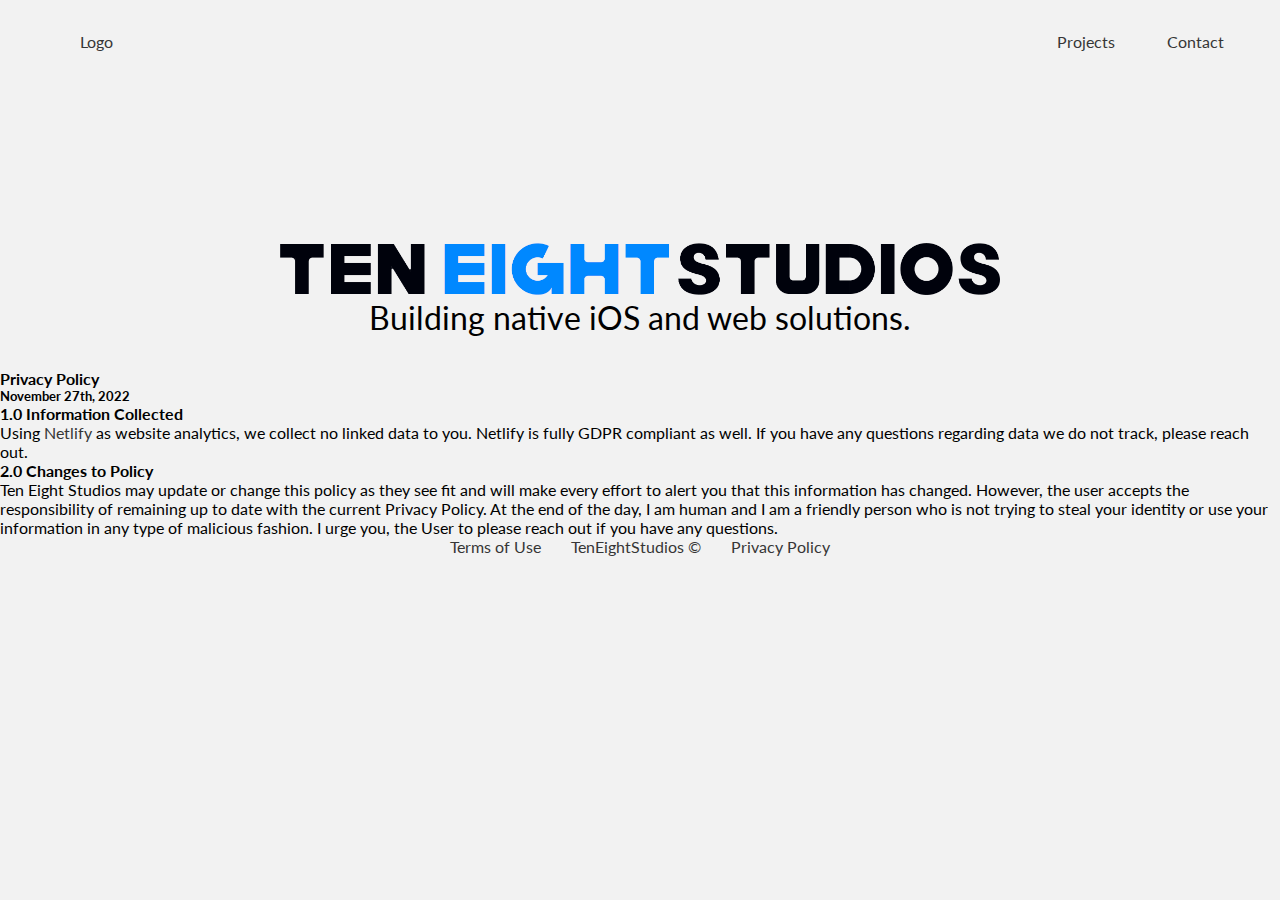
==== privacy.html @ 9678a260 "complete redesign" ====
<!DOCTYPE html>
<html lang="en">
<head>
    <meta charset="UTF-8">
    <meta http-equiv="X-UA-Compatible" content="IE=edge">
    <meta name="viewport" content="width=device-width, initial-scale=1.0">
    <title>Privacy Policy</title>
    <link rel="stylesheet" href="styles.css">
</head>
<body>
    <header>
        <a href="index.html" class="logo">
            Logo
            <!-- <img src="images/websitelogo.png" alt="heatbuddy logo" class="logo">  -->
        </a>
        <nav>
            <ul class="nav_links" id="hidden">
                <li><a href="index.html">Projects</a></li>
                <li><a href="index.html">Contact</a></li>
            </ul>
        </nav>
    </header>
        <section class="intro-section">
            <div class="column-top">
                <div class="row-top">
                    <div class="branding">
                        <img src="/teneightblue.png" alt="Ten Eight Studios Logo">
                        <h4>Building native iOS and web solutions.</h4>
                    </div>
                </div>
            </div>
        </section>
        <section class="privacy-container">
            <div class="privacy-title">
                <h4>Privacy Policy</h4>
                <h5>November 27th, 2022</h5>
            </div>
            <div class="information-collected">
                <h4>1.0 Information Collected</h4>
                <p>
                    Using <a href="https://www.netlify.com/products/analytics/" class="netifly">Netlify</a> as website analytics, we collect no linked data to you. Netlify is fully GDPR compliant as well. If you have any questions regarding data we do not track, please reach out.
                </p>
            </div>
            <div class="policy-changes">
                <h4>2.0 Changes to Policy</h4>
                <p>
                    Ten Eight Studios may update or change this policy as they see fit and will make every effort to alert you that this information has changed. However, the user accepts the responsibility of remaining up to date with the current Privacy Policy. At the end of the day, I am human and I am a friendly person who is not trying to steal your identity or use your information in any type of malicious fashion. I urge you, the User to please reach out if you have any questions.
                </p>
            </div>
        </section>
        <section class="footer">
            <footer>
                <a href="terms.html">Terms of Use</a>
                <a href="https://teneightstudios.net" target="_blank" rel="noopener noreferrer">TenEightStudios ©</a>
                <a href="privacy.html">Privacy Policy</a>
            </footer>
        </section>
</body>
</html>
---- styles.css ----
@import url('https://fonts.googleapis.com/css2?family=Lato:ital,wght@0,300;0,400;0,700;1,700&display=swap');

* {
    -webkit-box-sizing: border-box;
            box-sizing: border-box;
    margin: 0;
    padding: 0;
    background-color: #f2f2f2;
    scroll-behavior: smooth;
    font-family: 'Lato';
}
/* Navigation Start */
li, a, button {
    font-family: "Lato", sans-serif;
    font-weight: 400;
    font-size: 1em;
    color: #363636;
    text-decoration: none;
}

header {
    display: -webkit-box;
    display: -ms-flexbox;
    display: flex;
    -webkit-box-pack: end;
        -ms-flex-pack: end;
            justify-content: flex-end;
    -webkit-box-align: center;
        -ms-flex-align: center;
            align-items: center;
    margin: 2em 2em;
}

.logo {
    max-width: 100%;
    max-height: 2.188em;
    cursor: pointer;
    margin-right: auto;
    margin-left: 3em;
}

.nav_links {
    list-style: none;
}

.nav_links li {
    display: inline-block;
    padding: 0 1.5em;
}

.nav_links li a {
    -webkit-transition: all 0.3s ease 0s;
    -o-transition: all 0.3s ease 0s;
    transition: all 0.3s ease 0s;
}

.nav_links img {
    width: 1.15em;
    height: 1.15em;
}

.nav_links li a:hover {
    color: rgba(0, 136, 255);
}

.column-top {
    padding: 10em 0 2em;
}

.row-top {
    display: flex;
    justify-content: center;
}

.branding img {
    max-width: 45em;
}

.branding h4 {
    font-size: 2em;
    text-align: center;
    font-weight: 400;
}

.who-are-we {
    margin: auto;
    max-width: 40em;
    text-align: center;
}

.who-are-we h4 {
    font-size: 2em;
    font-weight: bold;
    padding: 5em 0 1.5em 0;
}

.who-are-we p {
    font-weight: 200;
    font-size: x-large;
    padding-bottom: 7em;
}

.projects-section {
    padding: 2.5em 1.5em 2.5em 1.5em;
}

.projects-section h4 {
    font-size: 2em;
    font-weight: bold;
    padding: 0em 0 3em 0;
}

.project-title {
    text-align: center;
}

.project-one-row, .project-two-row, .project-three-row {
    display: flex;
    justify-content: space-evenly;
    margin: 2.5em 1.5em 9em 3em;
}

.project-description {
    max-width: 25em;
}

.project-description h4 {
    font-size: 2em;
    padding: 0.5em 0 0.5em;
}

.project-description h5 {
    font-size: 1.25em;
    padding: 1em 0 1em;
}

.project-description p {
    font-weight: 200;
}

.project-description li {
    font-weight: 200;
    padding-top: 0.25em;
    list-style-position: inside;
}

.project-three-row .project-description {
    margin-left: 7em;
}

.button-row {
    display: flex;
    justify-content: space-around;
    padding-top: 2em;
}

.button-row a img {
    border-radius: 13px;
    width: 150px;
}

.project-image img {
    max-width: 15em;
    align-items: center;
}

.animated-gif img {
    width: 30em;
}

.contact-title {
    text-align: center;
}

.contact-title h4 {
    font-size: 1.5em;
    font-weight: bold;
    padding: 3em 0 1.5em 0;
}

.contact-title p {
    font-weight: 200;
    font-size: x-large;
    padding-bottom: 4em;
}

.name, .email-address, .company, .message {
    padding-top: 1em;
}

.form-input {
    margin-top: 0.5em;
}


form {
    margin: 0 auto 5em;
    width: 50%;
}

input {
    width: 100%;
    padding: 0.75em 1.25em;
}

textarea {
    width: 100%;
    border-radius: 0.5em;
    padding: 0.75em 1.25em;
}

input, textarea {
    font-size: large;
}

button {
    background-color: rgba(0, 136, 255);
    border: none;
    text-align: center;
    text-decoration: none;
    display: flex;
    font-weight: 400;
    padding: 1em 2em;
    color: white;
    border-radius: 0.5em;
    margin: 2em auto;
    transition-duration: 0.4s;
}

button:hover {
    background-color: rgb(30, 147, 249);
    box-shadow: 0 12px 16px 0 rgba(0,0,0,0.24), 0 17px 50px 0 rgba(0,0,0,0.19);
}

footer {
    width: 100%;
    display: -webkit-box;
    display: -ms-flexbox;
    display: flex;
    -webkit-box-pack: center;
        -ms-flex-pack: center;
            justify-content: center;
    -webkit-box-align: center;
        -ms-flex-align: center;
            align-items: center;
    font-family: 'Lato';
    color: #edf0f1;
    margin-bottom: 0.938em;
}

footer a {
    margin: 0 0.938em 0 0.938em;   
    transition-duration: 0.4s;
}

footer a:hover {
    color: rgba(0, 136, 255);
}


.terms-container {
    margin: 5em 5em;
}

.terms-container h2, h3 {
    text-align: center;
    padding-bottom: 1em;
}

.terms-title, .agreement, .ip-rights, .user-representation, .prohibited-activites, .privacy-policy, .contact {
    margin: 4em 0;
}

.terms-date {
    font-weight: 300;
}

.terms p {
    padding: 0.5em;
}

.prohibited-list li {
    padding: 0.5em;
}

.contact a:hover {
    color: rgba(0, 136, 255);
}

@media (max-width: 600px) {
    #hidden {
        display: none;
    }
        
    .logo {
        margin: auto;
    }

    .column-top {
        padding-top: 5em;
    }

    .branding img {
        max-width: 15em;
        display: block;
        margin-left: auto;
        margin-right: auto;
    }

    .branding h4 {
        font-size: 1em;
    }

    .who-are-we h4 {
        padding-top: 3em;
        padding-bottom: 1em;
    }

    .who-are-we p {
        font-size: 1em;
        padding-bottom: 3em;
    }

    .project-one-row, .project-two-row, .project-three-row {
        display: block;
        margin: 2.5em auto 5em auto;
        justify-content: center;
    }

    .project-three-row .project-description {
        margin: auto;
    }

    .button-row {
        display: block;
        padding-bottom: 2em;
    }


}
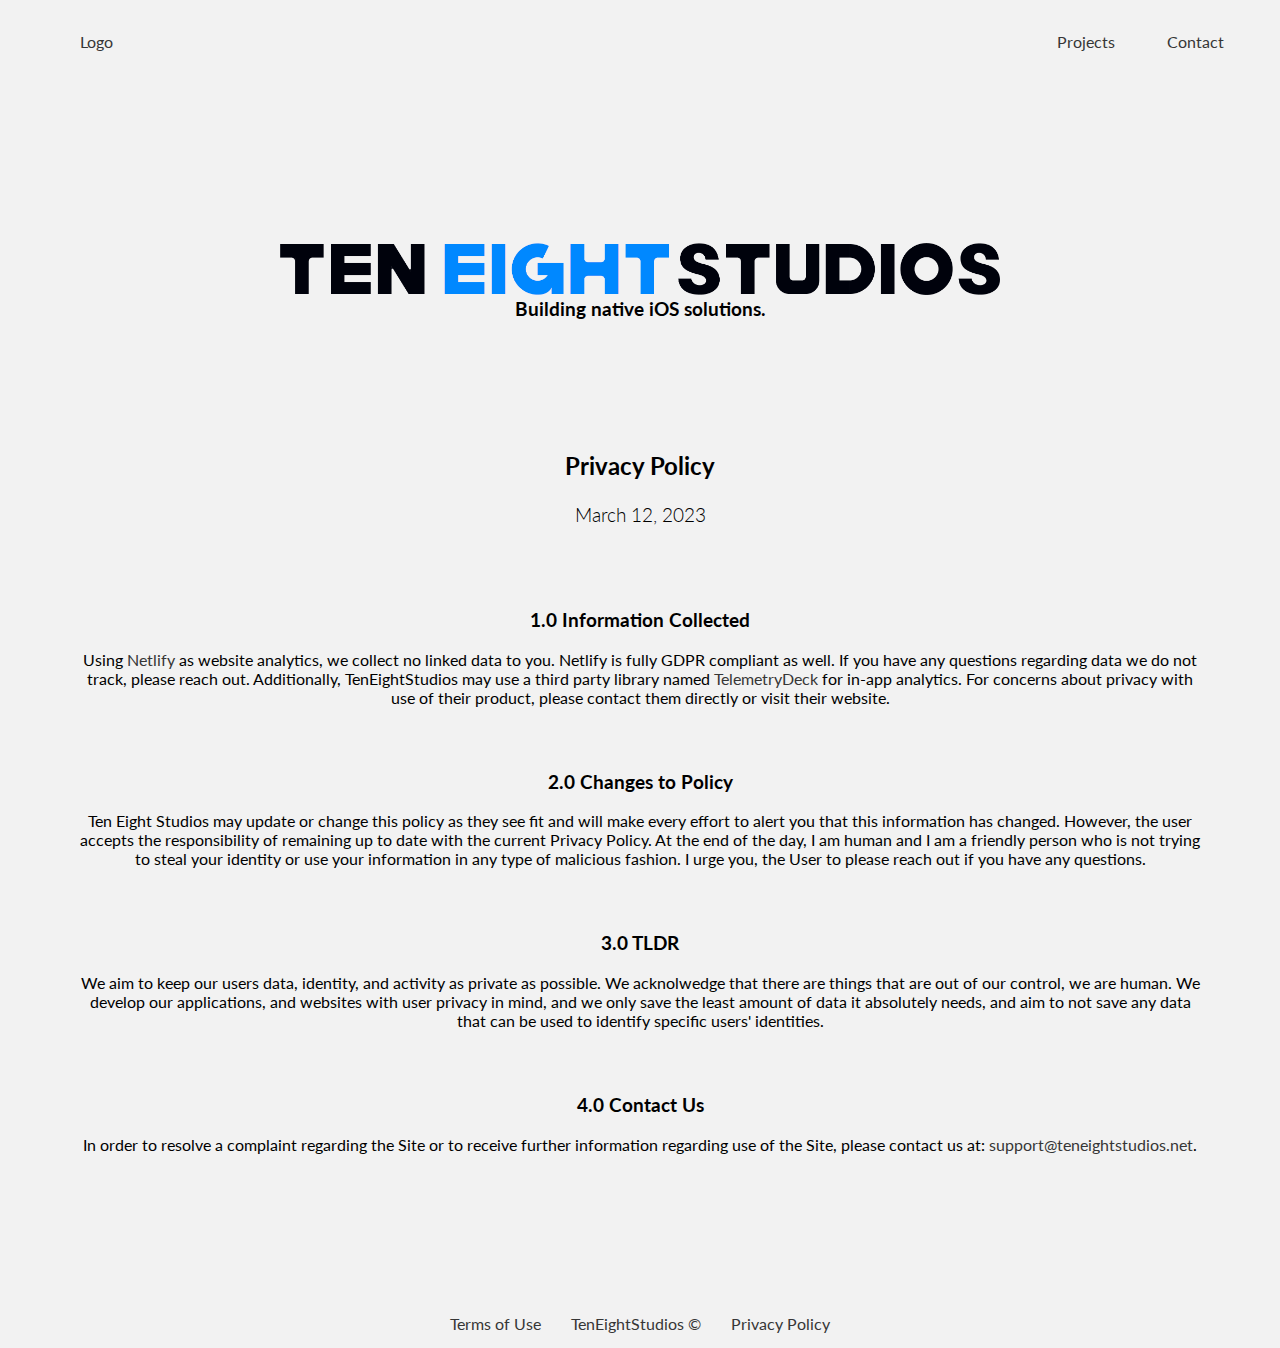
==== commit d63bd38e: "added apex traacker" ====
--- a/privacy.html
+++ b/privacy.html
@@ -6,6 +6,7 @@
     <meta name="viewport" content="width=device-width, initial-scale=1.0">
     <title>Privacy Policy</title>
     <link rel="stylesheet" href="styles.css">
+
 </head>
 <body>
     <header>
@@ -25,26 +26,101 @@
                 <div class="row-top">
                     <div class="branding">
                         <img src="/teneightblue.png" alt="Ten Eight Studios Logo">
-                        <h4>Building native iOS and web solutions.</h4>
+                        <h3>Building native iOS solutions.</h3>
                     </div>
                 </div>
             </div>
         </section>
-        <section class="privacy-container">
-            <div class="privacy-title">
-                <h4>Privacy Policy</h4>
-                <h5>November 27th, 2022</h5>
+
+        <section class="terms-container">
+            <div class="terms-title">
+                <h2>Privacy Policy</h2>
+                <h3 class="terms-date">March 12, 2023</h3>
             </div>
-            <div class="information-collected">
-                <h4>1.0 Information Collected</h4>
+            <div class="agreement">
+                <h3>1.0 Information Collected</h3>
                 <p>
-                    Using <a href="https://www.netlify.com/products/analytics/" class="netifly">Netlify</a> as website analytics, we collect no linked data to you. Netlify is fully GDPR compliant as well. If you have any questions regarding data we do not track, please reach out.
+                    Using <a href="https://www.netlify.com/products/analytics/" class="netifly">Netlify</a> as website analytics, we collect no linked data to you. Netlify is fully GDPR compliant as well. If you have any questions regarding data we do not track, please reach out. Additionally, TenEightStudios may use a third party library named <a href="https://telemetrydeck.com/privacy/">TelemetryDeck</a> for in-app analytics. For concerns about privacy with use of their product, please contact them directly or visit their website.
                 </p>
             </div>
-            <div class="policy-changes">
-                <h4>2.0 Changes to Policy</h4>
+            <div class="ip-rights">
+                <h3>2.0 Changes to Policy</h3>
                 <p>
                     Ten Eight Studios may update or change this policy as they see fit and will make every effort to alert you that this information has changed. However, the user accepts the responsibility of remaining up to date with the current Privacy Policy. At the end of the day, I am human and I am a friendly person who is not trying to steal your identity or use your information in any type of malicious fashion. I urge you, the User to please reach out if you have any questions.
+                </p>
+            </div>
+            <!-- <div class="user-representation">
+                <h3>3.0 User Representations</h3>
+                <p>
+                    By using the Site, you represent and warrant that: (1) you have the legal capacity and you agree to comply with these Terms of Service; (2) you are not a minor in the jurisdiction in which you reside; (3) you will not access the Site through automated or non-human means, whether through a bot, script or otherwise; (4) you will not use the Site for any illegal or unauthorized purpose; and (5) your use of the Site will not violate any applicable law or regulation.
+                </p>
+                <p>
+                    If you provide any information that is untrue, inaccurate, not current, or incomplete, we have the right to suspend or terminate your account and refuse any all current or future use of the Site (or any portion therof).
+                </p>
+            </div>
+            <div class="prohibited-activites">
+                <h3>4.0 Prohibited Activites</h3>
+                <p>
+                    You may not access or use the Site for any purpose other than that for which we make the Site available. The Site may not be used in connection with any commercial endeavors except those that specifically endorsed or approved by us.
+                <br>
+                <br>
+                    As a user of the Site, you agree not to:
+                </p>
+                <br>
+                <ul class="prohibited-list">
+                    <li>
+                        Systematically retrieve data or other content from the Site to create or compile, directly or indirectly, a collection, complation, database or directory without written permission from us.
+                    </li>
+                    <li>
+                        Trick, defraud, or mislead us and other users, especially in any attempt to learn sensitive account information such as users passwords.
+                    </li>
+                    <li>
+                        Circumvent, disable or otherwise interfere with security-related features of the Site, including features that prevent or restrict the use or copying any Content or enforce limitations on the use of the Site and/or the Content contained therein.
+                    </li>
+                    <li>
+                        Disparage, tarnish or otherwise harm, in our opinion, us and/or the Site.
+                    </li>
+                    <li>
+                        Use any information obatained from the Site in order to harass, abuse or harm another person.
+                    </li>
+                    <li>
+                        Make improper use of our support services or submit false reports of abuse or misconduct.
+                    </li>
+                    <li>
+                        Use the Site in a manner inconsistant with any applicable laws or regulations.
+                    </li>
+                    <li>
+                        Engage in unauthorized framing of or linking to the Site.
+                    </li>
+                    <li>
+                        Harass, annoy, intimidate, or threaten any of our employees or agents engaged in providing any portion of the Site to you.
+                    </li>
+                    <li>
+                        Copy or adapt the Site's software, including but not limited to Flash, PHP, HTML, JavaScript, or other code.
+                    </li>
+                    <li>
+                        Except as permitted by applicable law, decipher, decompile, disassemble, or reverse engineer any of the software comprising or in any way making up a part of the Site.
+                    </li>
+                    <li>
+                        Use the Site as part of any effort to compete with us or otherwise use the Site and/or the Content for any revenue-generating endeavor or commercial enterprise.
+                    </li>
+                </ul>
+                <br>
+                <p>
+                    Any use of the Site in violation of the foregoing violates these Terms of Use and may result in, among other things, termination or suspension of your rights to use the Site.
+                </p>
+            </div> -->
+            <div class="privacy-policy">
+                <h3>3.0 TLDR</h3>
+                <p>
+                    We aim to keep our users data, identity, and activity as private as possible. We acknolwedge that there are things that are out of our control, we are human. We develop our applications, and websites with user privacy in mind, and we only save the least amount of data it absolutely needs, and aim to not save any data that can be used to identify specific users' identities.
+                </p>
+            </div> 
+            <div class="contact">
+                <h3>4.0 Contact Us</h3>
+                <p>
+                    In order to resolve a complaint regarding the Site or to receive further information regarding use of the Site, please contact us at:
+                    <a href="mailto:support@teneightstudios.net">support@teneightstudios.net</a>.
                 </p>
             </div>
         </section>
--- a/styles.css
+++ b/styles.css
@@ -114,7 +114,7 @@
     text-align: center;
 }
 
-.project-one-row, .project-two-row, .project-three-row {
+.project-one-row, .project-two-row, .project-three-row, .project-four-row {
     display: flex;
     justify-content: space-evenly;
     margin: 2.5em 1.5em 9em 3em;
@@ -262,12 +262,12 @@
     margin: 5em 5em;
 }
 
-.terms-container h2, h3 {
+.terms-container, h2, h3 {
     text-align: center;
     padding-bottom: 1em;
 }
 
-.terms-title, .agreement, .ip-rights, .user-representation, .prohibited-activites, .privacy-policy, .contact {
+.terms-title, .agreement, .ip-rights, .user-representation, .prohibited-activites, .contact {
     margin: 4em 0;
 }
 
@@ -277,6 +277,10 @@
 
 .terms p {
     padding: 0.5em;
+}
+
+.policy-changes, .information-collected {
+    padding: 0.5em 0 0.5em 0;
 }
 
 .prohibited-list li {
